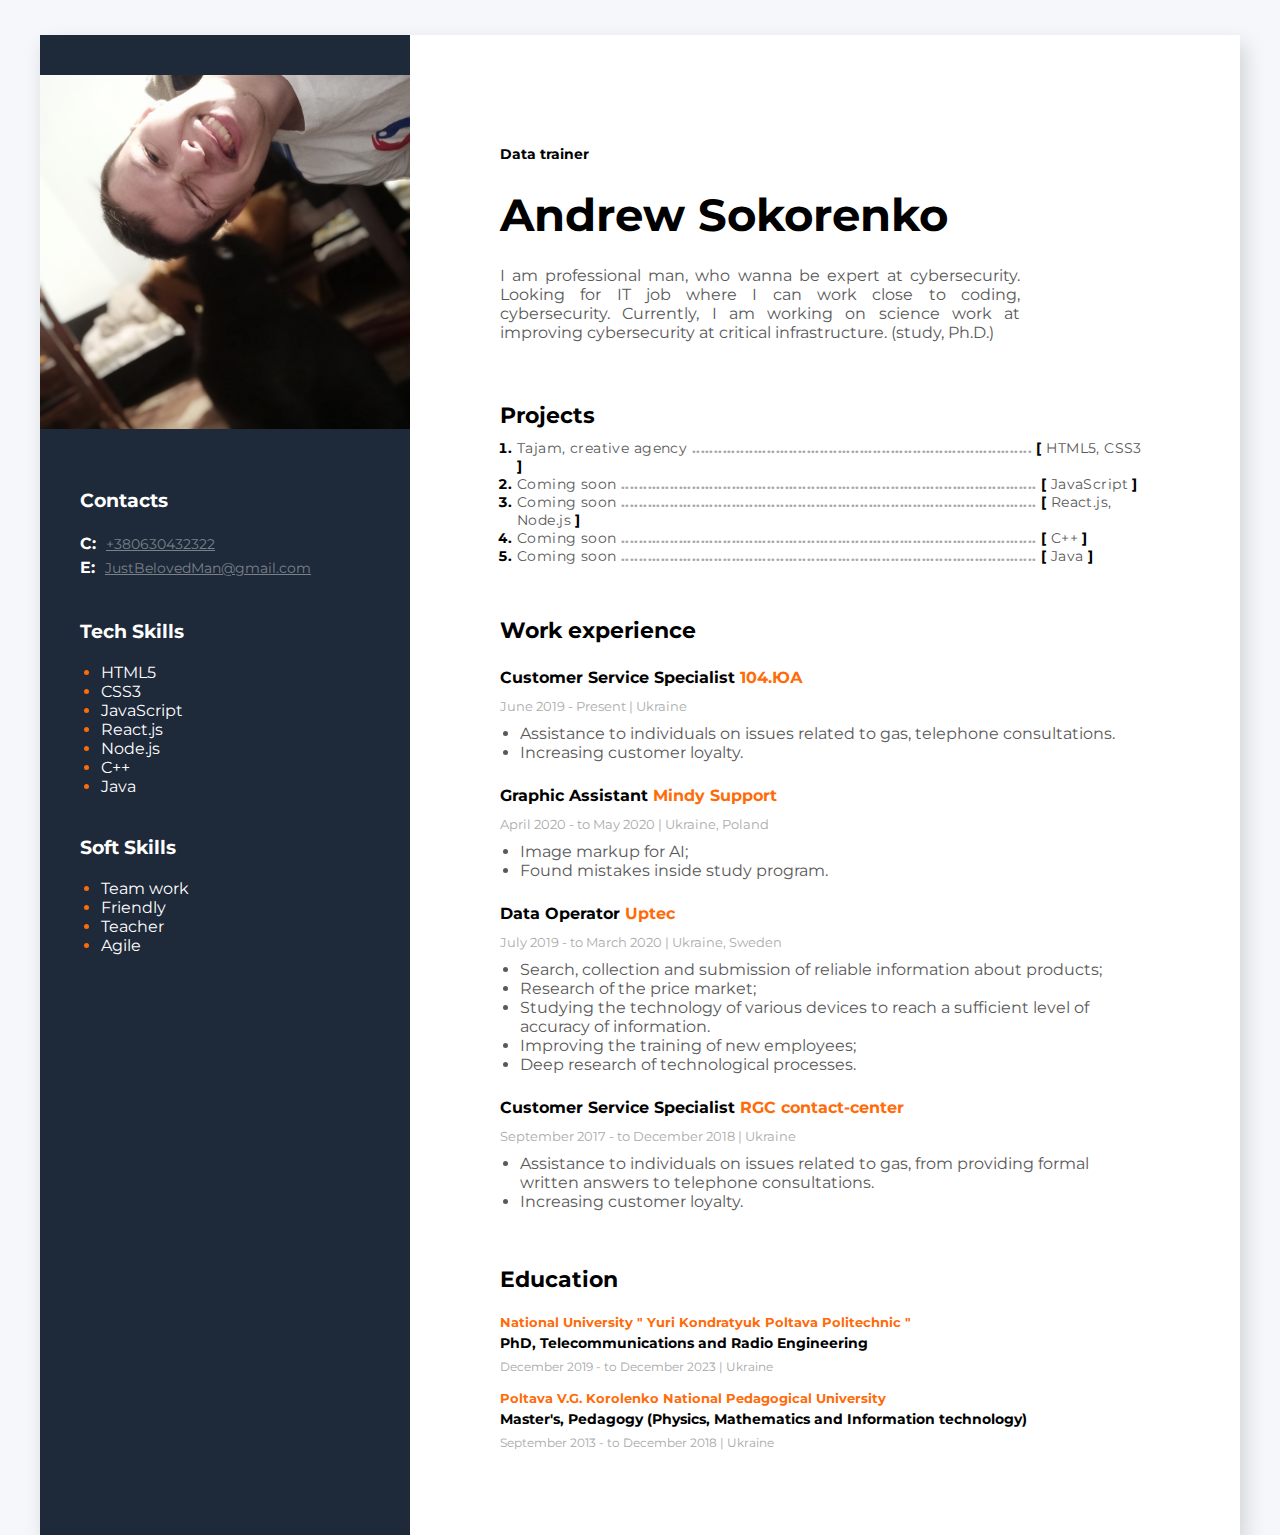
==== resume/my_resume.html @ 7a6bce3c "Rename My_resume.html to my_resume.html" ====
<!DOCTYPE html>
<html lang="en">
<head>
    <meta charset="UTF-8">
    <meta name="viewport" content="width=device-width, initial-scale=1.0">
    <link rel="stylesheet" href="./css/style.css">
    <link href="https://fonts.googleapis.com/css2?family=Montserrat:wght@400;700&display=swap" rel="stylesheet">
    <title>My resume</title>
</head>
<body>

          <!-- main container-->

<div class="main-container">

          <!-- sidebar-->

    <aside class="sidebar">
        <img class="img-container" src="./pictures/pd_crop_1580033279.jpg" alt="My photo" height="600" width="600">
          <!-- Contacts container-->
        <div class="contact-container">
            <h3 class="contact-container-tittle" >Contacts</h3>
            <div><span class="contact-container-field"  >C:</span> <a class="contact-links" href="tell:+380630432322">+380630432322</a></div>
            <div><span class="contact-container-field"  >E:</span> <a class="contact-links" href="mailto:justbelovedman@gmail.com">JustBelovedMan@gmail.com</a></div>
        </div>
          <!-- Tech skils container-->
        <div class="tech-skills-container">
            <h3 class="tech-skills-tittle" >Tech Skills</h3>
            <ul class="tech-skills-ul">
                <li> <span class="tech-skills-text" > HTML5 </span> </li>
                <li> <span class="tech-skills-text" > CSS3 </span> </li>
                <li> <span class="tech-skills-text" > JavaScript </span> </li>
                <li> <span class="tech-skills-text" > React.js </span> </li>
                <li> <span class="tech-skills-text" > Node.js </span> </li>
                <li> <span class="tech-skills-text" > C++ </span> </li>
                <li> <span class="tech-skills-text" > Java </span> </li>
            </ul>
        </div>
          <!-- Soft skills container-->
        <div class="soft-skills-container">
            <h3 class="soft-skills-tittle" >Soft Skills</h3>
            <ul class="soft-skills-ul" >
                <li> <span class="soft-skills-text" > Team work </span>  </li>
                <li> <span class="soft-skills-text" > Friendly </span>  </li>
                <li> <span class="soft-skills-text" > Teacher </span>  </li>
                <li> <span class="soft-skills-text" > Agile </span>  </li>
            </ul>
        </div>
    </aside>

          <!-- about me countainer-->

    <div class="about-me-container">

          <!-- about me main info-->

    <div class="about-me-main-info-cantainer"> 
        <h2 class="about-me-position">Data trainer</h2>
        <h1 class="about-me-name">Andrew Sokorenko</h1>
        <p class="about-me-text"> I am professional man, who wanna be expert at cybersecurity. Looking for IT job where I can work close to coding, cybersecurity. Currently, I am working on science work at improving cybersecurity at critical infrastructure. (study, Ph.D.)
            </p>
    </div>

        <!-- projects container-->
    
    <div class="projects-container" >
        <h3 class="projects-container-tittle">Projects</h3>
        <ol class="projects-container-ol" >
            <li> <a href="https://belovedman.github.io/Day5/index.html" class="projects-container-ref1" > Tajam, creative agency</a> 
                <span class="projects-container-points" >.............................................................................</span>
                <span class="projects-container-bracket" >[ <span class="projects-container-skills" > HTML5, CSS3 </span>  ] </span>
            </li>
            <li> <a href="#" class="projects-container-ref" > Coming soon</a> 
                <span class="projects-container-points" >..............................................................................................</span>
                <span class="projects-container-bracket" >[ <span class="projects-container-skills" > JavaScript </span>  ] </span>
            </li>
            <li> <a href="#" class="projects-container-ref" > Coming soon</a> 
                <span class="projects-container-points" >..............................................................................................</span>
                <span class="projects-container-bracket" >[ <span class="projects-container-skills" > React.js, Node.js </span>  ] </span>
            </li> 
            <li> <a href="#" class="projects-container-ref" > Coming soon</a> 
                <span class="projects-container-points" >..............................................................................................</span>
                <span class="projects-container-bracket" >[ <span class="projects-container-skills" > C++ </span> ] </span>
            </li>
            <li> <a href="#" class="projects-container-ref" > Coming soon</a> 
                <span class="projects-container-points" >..............................................................................................</span>
                <span class="projects-container-bracket" >[ <span class="projects-container-skills" > Java </span>  ] </span>
            </li>
        </ol>
    </div>

        <!-- work experience -->

     <div class="work-experience-container">
    
     <h3 class="work-experience-tittle">Work experience</h3>
             <!-- company 1-->
             <div class="work-experience-about-company">
                <h4 class="work-experience-job-position"> Customer Service Specialist <span class="work-experience-company">104.ЮА</span> </h4>  
                <span class="work-experience-time"> June 2019 - Present | Ukraine </span>
              <ul class="work-experience-about-work">
                <li class="work-experience-li">
                    Assistance to individuals on issues related to gas, telephone consultations. </li>
                   <li class="work-experience-li">Increasing customer loyalty.</li>
              </ul>
           </div>

             <!-- company 2-->
             <div class="work-experience-about-company">
                <h4 class="work-experience-job-position"> Graphic Assistant <span class="work-experience-company">Mindy Support</span> </h4>  
                <span class="work-experience-time"> April 2020 - to May 2020 | Ukraine, Poland</span>
              <ul class="work-experience-about-work">
                 <li class="work-experience-li"> Image markup for AI; </li>
                 <li class="work-experience-li"> Found mistakes inside study program.</li>

              </ul>
           </div>
        <!-- company 3-->
     <div class="work-experience-about-company">
          <h4 class="work-experience-job-position"> Data Operator <span class="work-experience-company">Uptec</span> </h4>  
          <span class="work-experience-time"> July 2019 - to March 2020 | Ukraine, Sweden </span>
        <ul class="work-experience-about-work">
           <li class="work-experience-li">Search, collection and submission of reliable information about products; </li>
           <li class="work-experience-li">Research of the price market;</li>
           <li class="work-experience-li">Studying the technology of various devices to reach a sufficient level of accuracy of information.</li>
           <li class="work-experience-li">Improving the training of new employees;</li>
           <li class="work-experience-li">Deep research of technological processes.</li>
        </ul>
     </div>
         <!-- company 4-->
     <div class="work-experience-about-company">
        <h4 class="work-experience-job-position" > Customer Service Specialist <span class="work-experience-company" >RGC contact-center</span></h4>  
        <span class="work-experience-time" > September 2017 - to December 2018 | Ukraine </span>
            <ul class="work-experience-about-work">
               <li class="work-experience-li">
                Assistance to individuals on issues related to gas, from providing formal written answers to telephone consultations. </li>
               <li class="work-experience-li">Increasing customer loyalty.</li>
            </ul>
        </div>



        <!-- Education -->
     <div class="education-continer">   
     <h3 class="education-tittle">Education</h3>

        <!-- University 1-->
     <h5 class="education-university" >National University " Yuri Kondratyuk Poltava Politechnic "</h5>
     <h6 class="education-spec" >PhD, Telecommunications and Radio Engineering</h6>
     <span class="education-time" > December 2019 - to December 2023 | Ukraine </span>

        <!-- University 2-->
     <h5 class="education-university">Poltava V.G. Korolenko National Pedagogical University</h5>
     <h6 class="education-spec" >Master's, Pedagogy (Physics, Mathematics and Information technology)</h6>
     <span class="education-time" > September 2013 - to December 2018 | Ukraine </span>

    </div>
     </div>

     </div>

</div>

</body>
</html>
---- resume/css/style.css ----
*
{
    padding: 0;
    margin: 0;
    box-sizing: border-box;
}

body 
{
    margin-top: 35px;
    background: #f5f7fa;
    font-family: 'Montserrat', sans-serif;
}
.main-container
{
    display: flex;
    flex-direction: row;
    background-color: #ffffff;
    width: 1200px;
    height: 1500px;
    box-shadow: 5px 9px 20px rgba(0, 0, 0, 0.15);
    
    margin:auto;
}




/* -------sidebar------- */



.sidebar
{
    display: flex;
    flex-direction: column;
    background-color: #1e2939;
    width: 370px;
    padding-top: 40px;
    padding-bottom: 40px;
}
.img-container
{
    height: 354px;
    width: 370px;
}

.contact-container
{
    color: #ffffff;
    margin-top: 60px;
    margin-left: 40px;
    margin-bottom: 40px;
}
.contact-container-tittle
{
    margin-bottom: 20px;
}
.contact-container-field
{
    font-weight: 700;
    margin-right: 6px;
}
.contact-links
{  
    color: #7a818a;
    line-height: 24px;
    font-size: 14px;
    font-weight: 400;
}

/* ------- tech ------- */

.tech-skills-container
{
    margin-left: 40px;
    color: white;
}
.tech-skills-tittle 
{
    font-weight: 700;
    margin-bottom: 20px;
}
.tech-skills-ul
{
    color: #ff6b08;
    margin-left: 21px;  
}
.tech-skills-text
{
    color: white;
}

/* -------soft------- */

.soft-skills-container 
{
    margin-left: 40px;
    margin-top: 40px;
    color: white;
}

.soft-skills-tittle
{

    font-weight: 700;
    margin-bottom: 20px;

}

.soft-skills-ul
{

    color: #ff6b08;
    margin-left: 21px;

}

.soft-skills-text

{

    color:white;
}


/* -------about me------- */
.about-me-main-info-cantainer
{
    width: 520px;
    text-align: justify;
}

.about-me-position    
{
    font-size: 14px;
    font-weight: 700;
    margin-bottom: 24px;
}

.about-me-name
{
    color: #000000;
    font-size: 45px;
    font-weight: 700;
    margin-bottom: 24px;
}

.about-me-text   
{  
    color: #595959;
}


.about-me-container
{
    padding-top: 110px;
    padding-bottom: 110px;
    padding-left: 90px;
    padding-right: 90px;
}


/* -------projects------- */

.projects-container
{
    color:black;
    margin-top: 60px;
    margin-bottom: 52px;
    
    
}

.projects-container-tittle
{
    font-size: 22px;
    font-weight: 700;
    margin-bottom: 10px;
    

}
.projects-container-ol
{
    font-weight: 700;
    font-size: 14px;
    letter-spacing: 0.42px;
    margin-left: 17px;

}

.projects-container-ref
{
    color: #595959;
    font-size: 14px;
    font-weight: 400;
    letter-spacing: 0.42px;
    text-decoration: none;
}

.projects-container-ref1
{
    color: #595959;
    font-size: 14px;
    font-weight: 400;
    letter-spacing: 0.42px;
    text-decoration: none;
}

.projects-container-ref1:hover
{
    background: linear-gradient(45deg, #287599 33%, #0D61BC 66%, #8AA9D6);
    background-clip: text;
    -webkit-background-clip: text;
    -webkit-text-fill-color: transparent;
}

.projects-container-ref:hover
{
    background: linear-gradient(45deg, #287599 33%, #0D61BC 66%, #8AA9D6);
    background-clip: text;
    -webkit-background-clip: text;
    -webkit-text-fill-color: transparent;
}

.projects-container-points
{
    color: #a8a8a8;

}

.projects-container-bracket
{
    font-weight: 700;
    letter-spacing: 0.42px;
}

.projects-container-skills
{
    color: #595959;
    font-weight: 400;
    letter-spacing: 0.42px;
}


/* ------- Work experience ------- */

.work-experience-tittle
{
    margin-bottom: 19px;
    font-size: 22px;
    font-weight: 700;
    color:black;
}

.work-experience-about-company
{
    margin-top: 24px;
    color:black;
}

.work-experience-job-position
{
    margin-bottom: 9px;
}

.work-experience-company
{
    color: #ff6b08;
}

.work-experience-time
{
    color: #acacac;
    font-size: 12.5px;
    font-weight: 400;
    
    
}

.work-experience-about-work
{
    margin-top: 9px;
    
}

.work-experience-li
{
    margin-left:20px;
    color:#595959;
}

.work-experience-about-work-tittle
{
    margin-bottom: 4px;
    margin-top: 4px;
    font-size: 15px;
}


/* ------- Education ------- */

.education-continer
{
    margin-top: 55px;
    color:black;
}

.education-tittle
{
    font-size: 22px;
    font-weight: 700;
    padding-bottom: 6px;
}

.education-university
{
    margin-top:15px;
    color: #ff6b08; 
}

.education-spec
{
    font-size: 14px;
    font-weight: 700;
    margin-bottom: 4px;
    margin-top: 4px;
}

.education-time
{
    color: #a8a8a8;
    font-size: 12px;
    font-weight: 400;
}
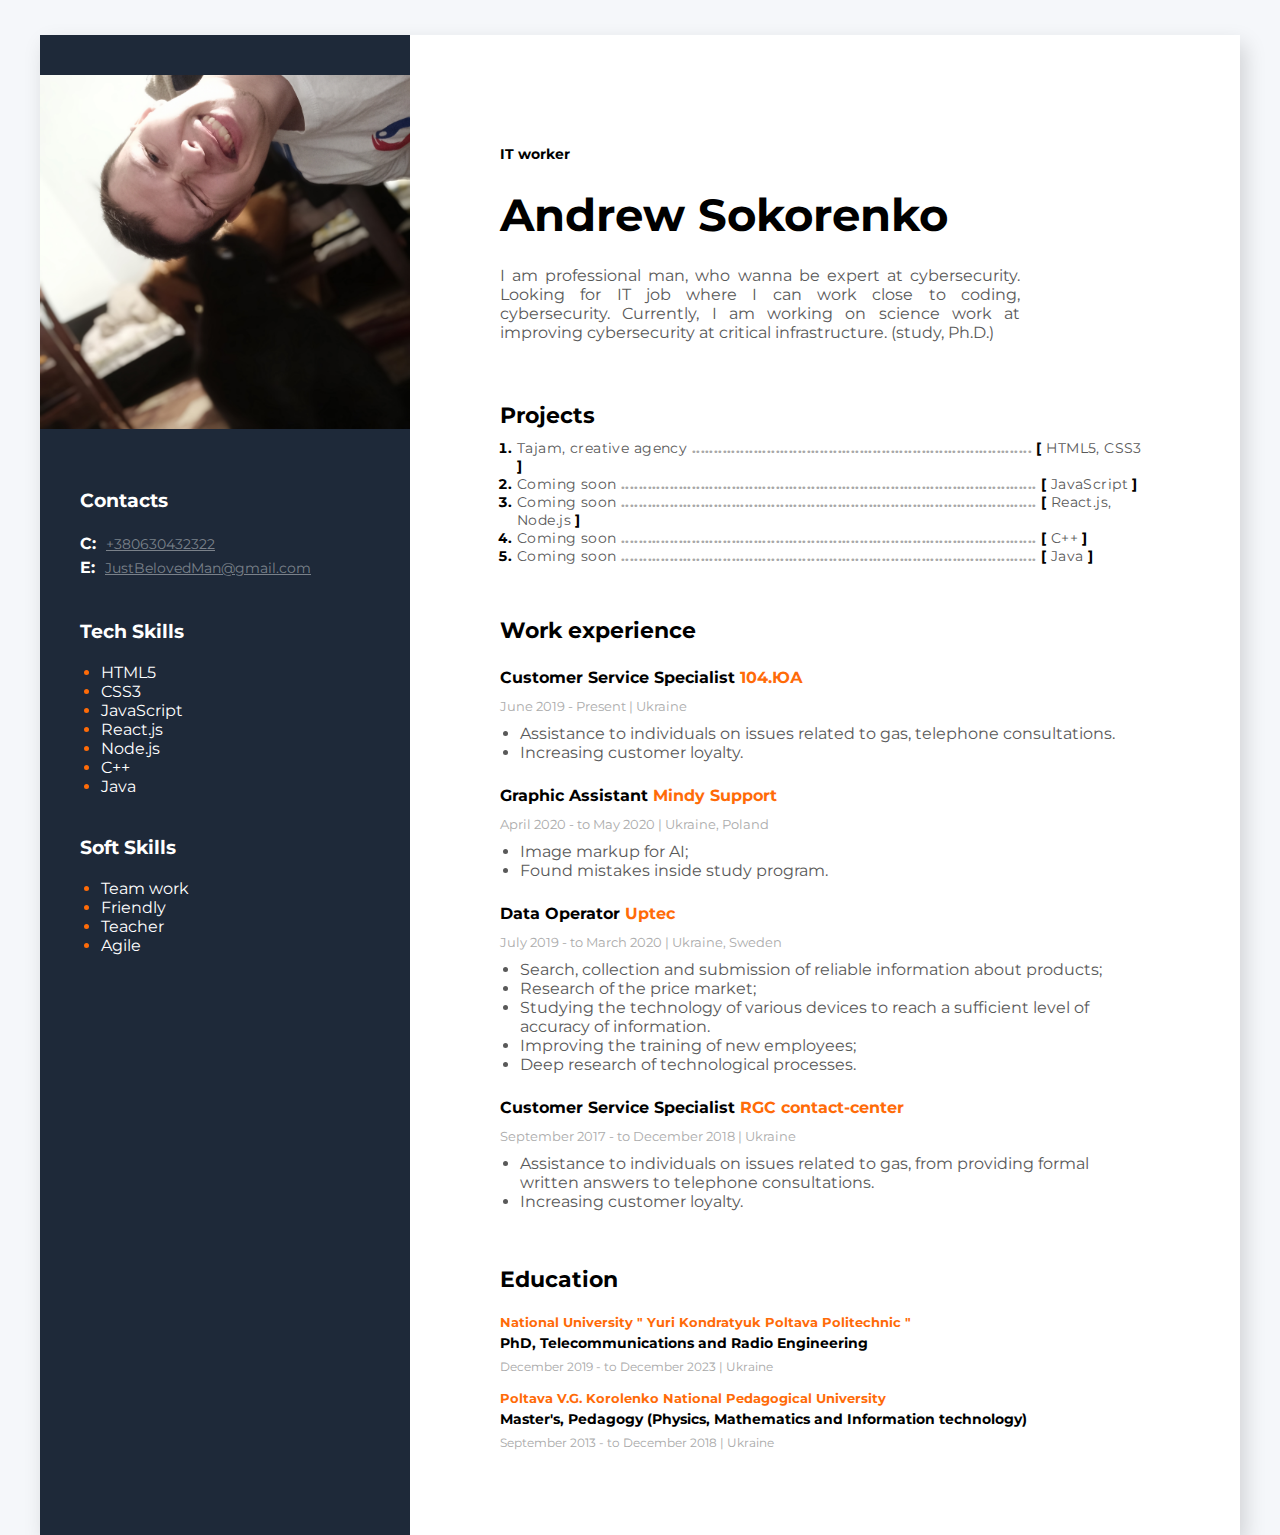
==== commit e64d1a34: "Update my_resume.html" ====
--- a/resume/my_resume.html
+++ b/resume/my_resume.html
@@ -55,7 +55,7 @@
           <!-- about me main info-->
 
     <div class="about-me-main-info-cantainer"> 
-        <h2 class="about-me-position">Data trainer</h2>
+        <h2 class="about-me-position">IT worker</h2>
         <h1 class="about-me-name">Andrew Sokorenko</h1>
         <p class="about-me-text"> I am professional man, who wanna be expert at cybersecurity. Looking for IT job where I can work close to coding, cybersecurity. Currently, I am working on science work at improving cybersecurity at critical infrastructure. (study, Ph.D.)
             </p>
